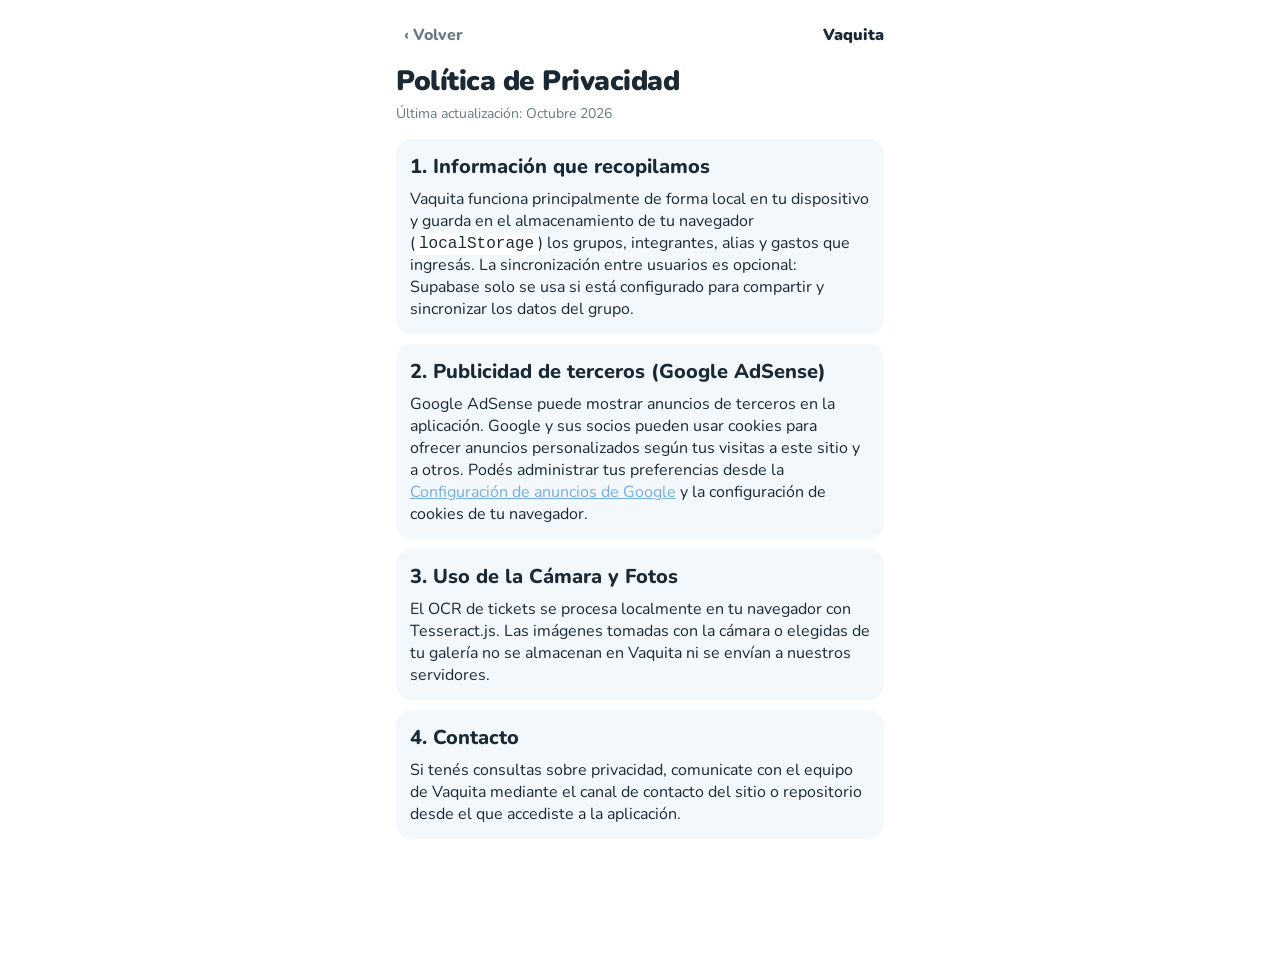
==== privacidad.html @ 91e86516 "Beta" ====
<!DOCTYPE html>
<html lang="es">
<head>
    <meta charset="utf-8">
    <meta name="viewport" content="width=device-width, initial-scale=1, viewport-fit=cover">
    <title>Política de Privacidad - Vaquita</title>
    <link rel="stylesheet" href="css/style.css">
</head>
<body>
<div id="app">
    <div class="row sp">
        <button class="ghost" type="button" onclick="location.href='index.html'">‹ Volver</button>
        <span class="logo" style="font-size:16px">Vaquita</span>
    </div>
    
    <h1>Política de Privacidad</h1>
    <p class="mut" style="margin-bottom: 16px;">Última actualización: Octubre 2026</p>

    <div class="card">
        <h2>1. Información que recopilamos</h2>
        <p style="margin-top: 8px;">Vaquita funciona principalmente de forma local en tu dispositivo y guarda en el almacenamiento de tu navegador (<code style="background:var(--bg); padding:2px 4px; border-radius:4px;">localStorage</code>) los grupos, integrantes, alias y gastos que ingresás. La sincronización entre usuarios es opcional: Supabase solo se usa si está configurado para compartir y sincronizar los datos del grupo.</p>
    </div>

    <div class="card">
        <h2>2. Publicidad de terceros (Google AdSense)</h2>
        <p style="margin-top: 8px;">Google AdSense puede mostrar anuncios de terceros en la aplicación. Google y sus socios pueden usar cookies para ofrecer anuncios personalizados según tus visitas a este sitio y a otros. Podés administrar tus preferencias desde la <a href="https://www.google.com/settings/ads" target="_blank" rel="noopener" style="color: var(--pri);">Configuración de anuncios de Google</a> y la configuración de cookies de tu navegador.</p>
    </div>

    <div class="card">
        <h2>3. Uso de la Cámara y Fotos</h2>
        <p style="margin-top: 8px;">El OCR de tickets se procesa localmente en tu navegador con Tesseract.js. Las imágenes tomadas con la cámara o elegidas de tu galería no se almacenan en Vaquita ni se envían a nuestros servidores.</p>
    </div>

    <div class="card">
        <h2>4. Contacto</h2>
        <p style="margin-top: 8px;">Si tenés consultas sobre privacidad, comunicate con el equipo de Vaquita mediante el canal de contacto del sitio o repositorio desde el que accediste a la aplicación.</p>
    </div>
</div>
</body>
</html>
---- css/style.css ----
@import url('https://fonts.googleapis.com/css2?family=Nunito:wght@400;500;600;700;800;900&display=swap');

/* =========================================
   VAQUITA — ESTILOS GENERALES
   ========================================= */


/* -----------------------------------------
   1. COLORES Y TEMAS
   ----------------------------------------- */

:root {
    /* Tema claro */
    --bg: #FFFFFF;
    --card: #F2F8FC;
    --tx: #1B2935;
    --mut: #667985;

    /* Identidad visual: celeste argentino */
    --pri: #74ACDF;
    --prx: #12314A;

    /* Estados */
    --neg: #D93B3B;
    --pos: #168653;

    /* Bordes */
    --line: #D6E5F0;

    box-sizing: border-box;
    padding-top: env(safe-area-inset-top, 0px);
    padding-bottom: env(safe-area-inset-bottom, 0px);
}

/* Tema oscuro automático del dispositivo */
@media (prefers-color-scheme: dark) {
    :root:not([data-theme="light"]) {
        --bg: #101B24;
        --card: #1C2B37;
        --tx: #F1F7FB;
        --mut: #A4B5C1;

        --pri: #74ACDF;
        --prx: #102A40;

        --neg: #FF6B6B;
        --pos: #00D98B;

        --line: #304553;
    }
}

/* Tema oscuro seleccionado manualmente */
:root[data-theme="dark"] {
    --bg: #101B24;
    --card: #1C2B37;
    --tx: #F1F7FB;
    --mut: #A4B5C1;

    --pri: #74ACDF;
    --prx: #102A40;

    --neg: #FF6B6B;
    --pos: #00D98B;

    --line: #304553;
}


/* -----------------------------------------
   2. CONFIGURACIÓN GENERAL
   ----------------------------------------- */

* {
    box-sizing: border-box;
}

html,
body {
    margin: 0;
    background: var(--bg);
    color: var(--tx);
    font-family: "Nunito", "Trebuchet MS", system-ui, sans-serif;
    font-size: 16px;
}

#app {
    max-width: 520px;
    margin: 0 auto;
    padding: 16px 16px 110px;
}


/* -----------------------------------------
   3. TIPOGRAFÍA Y TEXTOS
   ----------------------------------------- */

h1 {
    font-size: 28px;
    margin: 8px 0 4px;
    letter-spacing: -0.5px;
    font-weight: 900;
}

h2 {
    font-size: 20px;
    margin: 0;
    font-weight: 800;
}

p {
    margin: 0;
}

.mut {
    color: var(--mut);
    font-size: 14px;
}


/* -----------------------------------------
   4. TARJETAS Y CONTENEDORES
   ----------------------------------------- */

.card {
    background: var(--card);
    border-radius: 16px;
    padding: 14px;
    margin: 10px 0;
}

.row {
    display: flex;
    align-items: center;
    gap: 10px;
}

.sp {
    justify-content: space-between;
}

.g1 {
    flex: 1;
    min-width: 0;
}


/* -----------------------------------------
   5. CAMPOS Y FORMULARIOS
   ----------------------------------------- */

input,
select {
    width: 100%;
    font: inherit;
    color: var(--tx);
    background: var(--bg);
    border: 1.5px solid var(--line);
    border-radius: 12px;
    padding: 12px;
    margin: 4px 0;
}

input:focus,
select:focus,
button:focus-visible {
    outline: 2px solid var(--pri);
    outline-offset: 1px;
}


/* -----------------------------------------
   6. BOTONES
   ----------------------------------------- */

button {
    font: inherit;
    cursor: pointer;
    border: 0;
    border-radius: 12px;
    padding: 12px 16px;
    font-weight: 800;
    color: var(--tx);
    background: var(--card);
}

/* Botón principal */
.pri {
    background: var(--pri);
    color: var(--prx);
}

/* Botón de ancho completo */
.full {
    width: 100%;
}

/* Botón secundario o discreto */
.ghost {
    background: none;
    color: var(--mut);
    padding: 8px;
}

/* Botón flotante para agregar gastos */
.fab {
    position: fixed;
    left: 50%;
    transform: translateX(-50%);
    bottom: calc(18px + env(safe-area-inset-bottom, 0px));
    box-shadow: 0 6px 20px rgba(116, 172, 223, 0.40);
    padding: 15px 26px;
    border-radius: 99px;
}


/* -----------------------------------------
   7. PESTAÑAS DE NAVEGACIÓN
   ----------------------------------------- */

.tabs {
    display: flex;
    gap: 6px;
    margin: 12px 0;
    background: var(--card);
    padding: 4px;
    border-radius: 14px;
}

.tabs button {
    flex: 1;
    background: none;
    padding: 10px 4px;
}

.tabs .on {
    background: var(--pri);
    color: var(--prx);
}


/* -----------------------------------------
   8. ETIQUETAS Y FILTROS
   ----------------------------------------- */

.chips {
    display: flex;
    flex-wrap: wrap;
    gap: 6px;
    margin: 6px 0;
}

.chip {
    padding: 8px 12px;
    border-radius: 99px;
    border: 1.5px solid var(--line);
    background: none;
    font-weight: 700;
}

.chip.on {
    background: var(--pri);
    border-color: var(--pri);
    color: var(--prx);
}


/* -----------------------------------------
   9. IMPORTES Y ESTADOS
   ----------------------------------------- */

.amt {
    font-weight: 900;
    white-space: nowrap;
}

.pos {
    color: var(--pos);
}

.neg,
.x {
    color: var(--neg);
}


/* -----------------------------------------
   10. VENTANAS EMERGENTES
   ----------------------------------------- */

.sheet {
    position: fixed;
    inset: 0;
    background: rgba(0, 0, 0, 0.5);
    z-index: 5;
    display: flex;
    align-items: flex-end;
    justify-content: center;
}

.sheet > div {
    background: var(--bg);
    width: 100%;
    max-width: 520px;
    max-height: 92%;
    overflow: auto;
    border-radius: 22px 22px 0 0;
    padding: 18px 16px calc(18px + env(safe-area-inset-bottom, 0px));
}


/* -----------------------------------------
   11. MENSAJES TEMPORALES
   ----------------------------------------- */

.toast {
    position: fixed;
    top: calc(14px + env(safe-area-inset-top, 0px));
    left: 50%;
    transform: translateX(-50%);
    background: var(--tx);
    color: var(--bg);
    padding: 10px 16px;
    border-radius: 99px;
    z-index: 9;
    font-weight: 800;
}


/* -----------------------------------------
   12. LOGO
   ----------------------------------------- */

.logo {
    display: inline-flex;
    align-items: center;
    gap: 8px;
    font-weight: 900;
    font-size: 20px;
}

.logo svg {
    width: 34px;
    height: 34px;
}


/* -----------------------------------------
   13. ELEMENTOS DE LISTAS
   ----------------------------------------- */

.item {
    border-top: 1px dashed var(--line);
    padding-top: 8px;
    margin-top: 8px;
}


/* -----------------------------------------
   14. BOTONES CON IMÁGENES Y ARCHIVOS
   ----------------------------------------- */

.btnl {
    display: block;
    text-align: center;
    background: var(--card);
    border-radius: 12px;
    padding: 12px;
    font-weight: 800;
    cursor: pointer;
    margin-bottom: 6px;
    position: relative;
}

.btnl:focus-within {
    outline: 2px solid var(--pri);
    outline-offset: 1px;
}

/* Campo de archivo visualmente oculto */
.sr {
    position: absolute;
    opacity: 0;
    width: 1px;
    height: 1px;
    overflow: hidden;
}
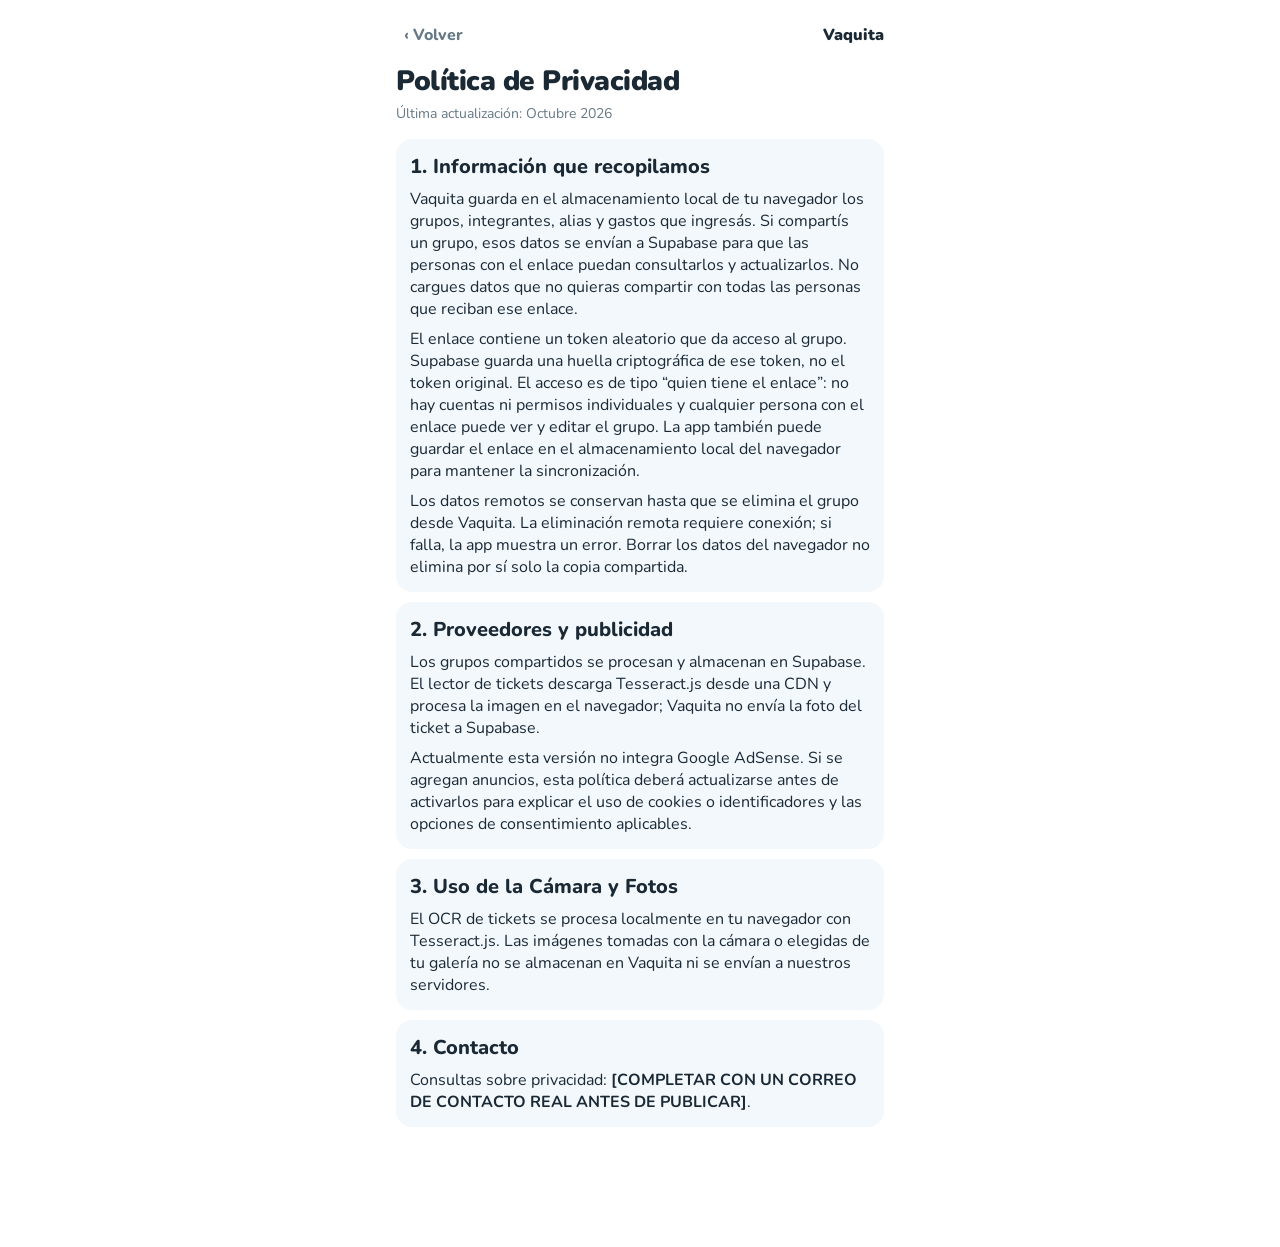
==== commit 76720b2f: "Supabase" ====
--- a/privacidad.html
+++ b/privacidad.html
@@ -18,12 +18,15 @@
 
     <div class="card">
         <h2>1. Información que recopilamos</h2>
-        <p style="margin-top: 8px;">Vaquita funciona principalmente de forma local en tu dispositivo y guarda en el almacenamiento de tu navegador (<code style="background:var(--bg); padding:2px 4px; border-radius:4px;">localStorage</code>) los grupos, integrantes, alias y gastos que ingresás. La sincronización entre usuarios es opcional: Supabase solo se usa si está configurado para compartir y sincronizar los datos del grupo.</p>
+        <p style="margin-top: 8px;">Vaquita guarda en el almacenamiento local de tu navegador los grupos, integrantes, alias y gastos que ingresás. Si compartís un grupo, esos datos se envían a Supabase para que las personas con el enlace puedan consultarlos y actualizarlos. No cargues datos que no quieras compartir con todas las personas que reciban ese enlace.</p>
+        <p style="margin-top: 8px;">El enlace contiene un token aleatorio que da acceso al grupo. Supabase guarda una huella criptográfica de ese token, no el token original. El acceso es de tipo “quien tiene el enlace”: no hay cuentas ni permisos individuales y cualquier persona con el enlace puede ver y editar el grupo. La app también puede guardar el enlace en el almacenamiento local del navegador para mantener la sincronización.</p>
+        <p style="margin-top: 8px;">Los datos remotos se conservan hasta que se elimina el grupo desde Vaquita. La eliminación remota requiere conexión; si falla, la app muestra un error. Borrar los datos del navegador no elimina por sí solo la copia compartida.</p>
     </div>
 
     <div class="card">
-        <h2>2. Publicidad de terceros (Google AdSense)</h2>
-        <p style="margin-top: 8px;">Google AdSense puede mostrar anuncios de terceros en la aplicación. Google y sus socios pueden usar cookies para ofrecer anuncios personalizados según tus visitas a este sitio y a otros. Podés administrar tus preferencias desde la <a href="https://www.google.com/settings/ads" target="_blank" rel="noopener" style="color: var(--pri);">Configuración de anuncios de Google</a> y la configuración de cookies de tu navegador.</p>
+        <h2>2. Proveedores y publicidad</h2>
+        <p style="margin-top: 8px;">Los grupos compartidos se procesan y almacenan en Supabase. El lector de tickets descarga Tesseract.js desde una CDN y procesa la imagen en el navegador; Vaquita no envía la foto del ticket a Supabase.</p>
+        <p style="margin-top: 8px;">Actualmente esta versión no integra Google AdSense. Si se agregan anuncios, esta política deberá actualizarse antes de activarlos para explicar el uso de cookies o identificadores y las opciones de consentimiento aplicables.</p>
     </div>
 
     <div class="card">
@@ -33,7 +36,7 @@
 
     <div class="card">
         <h2>4. Contacto</h2>
-        <p style="margin-top: 8px;">Si tenés consultas sobre privacidad, comunicate con el equipo de Vaquita mediante el canal de contacto del sitio o repositorio desde el que accediste a la aplicación.</p>
+        <p style="margin-top: 8px;">Consultas sobre privacidad: <strong>[COMPLETAR CON UN CORREO DE CONTACTO REAL ANTES DE PUBLICAR]</strong>.</p>
     </div>
 </div>
 </body>
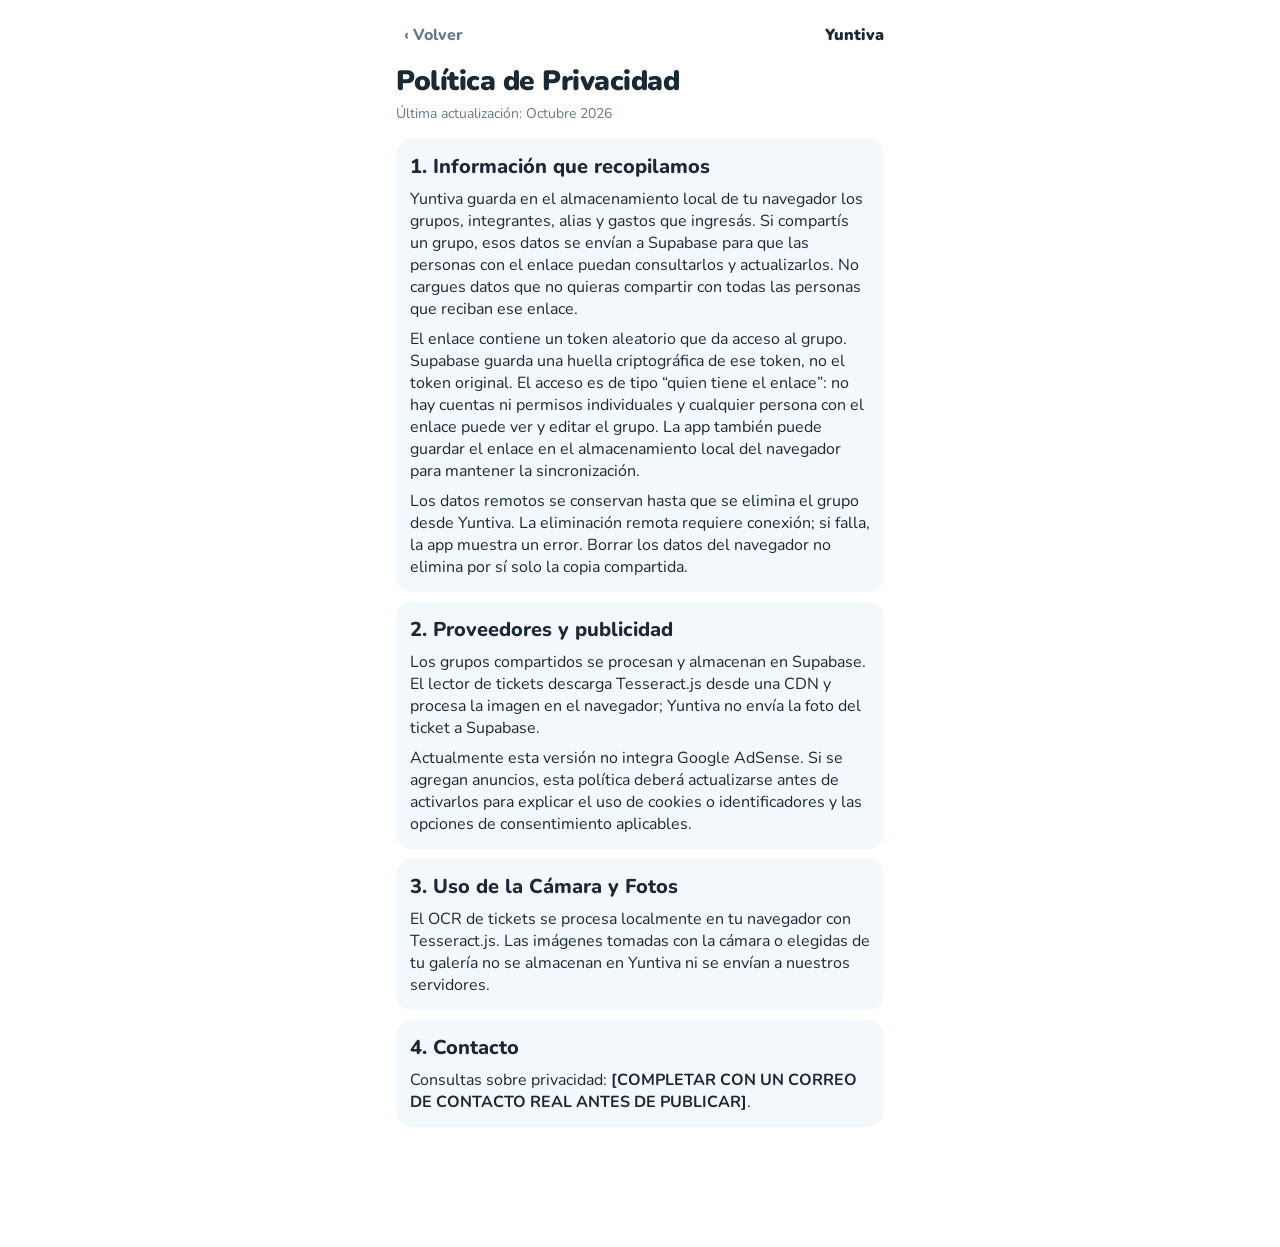
==== commit 8f661f19: "Cambio de nombre" ====
--- a/privacidad.html
+++ b/privacidad.html
@@ -3,14 +3,19 @@
 <head>
     <meta charset="utf-8">
     <meta name="viewport" content="width=device-width, initial-scale=1, viewport-fit=cover">
-    <title>Política de Privacidad - Vaquita</title>
+    <title>Política de Privacidad - Yuntiva</title>
     <link rel="stylesheet" href="css/style.css">
+
+     <!-- GOOGLE ADSENSE --> 
+<script async src="https://pagead2.googlesyndication.com/pagead/js/adsbygoogle.js?client=ca-pub-6028312102974841"
+     crossorigin="anonymous"></script>
+    
 </head>
 <body>
 <div id="app">
     <div class="row sp">
         <button class="ghost" type="button" onclick="location.href='index.html'">‹ Volver</button>
-        <span class="logo" style="font-size:16px">Vaquita</span>
+        <span class="logo" style="font-size:16px">Yuntiva</span>
     </div>
     
     <h1>Política de Privacidad</h1>
@@ -18,20 +23,20 @@
 
     <div class="card">
         <h2>1. Información que recopilamos</h2>
-        <p style="margin-top: 8px;">Vaquita guarda en el almacenamiento local de tu navegador los grupos, integrantes, alias y gastos que ingresás. Si compartís un grupo, esos datos se envían a Supabase para que las personas con el enlace puedan consultarlos y actualizarlos. No cargues datos que no quieras compartir con todas las personas que reciban ese enlace.</p>
+        <p style="margin-top: 8px;">Yuntiva guarda en el almacenamiento local de tu navegador los grupos, integrantes, alias y gastos que ingresás. Si compartís un grupo, esos datos se envían a Supabase para que las personas con el enlace puedan consultarlos y actualizarlos. No cargues datos que no quieras compartir con todas las personas que reciban ese enlace.</p>
         <p style="margin-top: 8px;">El enlace contiene un token aleatorio que da acceso al grupo. Supabase guarda una huella criptográfica de ese token, no el token original. El acceso es de tipo “quien tiene el enlace”: no hay cuentas ni permisos individuales y cualquier persona con el enlace puede ver y editar el grupo. La app también puede guardar el enlace en el almacenamiento local del navegador para mantener la sincronización.</p>
-        <p style="margin-top: 8px;">Los datos remotos se conservan hasta que se elimina el grupo desde Vaquita. La eliminación remota requiere conexión; si falla, la app muestra un error. Borrar los datos del navegador no elimina por sí solo la copia compartida.</p>
+        <p style="margin-top: 8px;">Los datos remotos se conservan hasta que se elimina el grupo desde Yuntiva. La eliminación remota requiere conexión; si falla, la app muestra un error. Borrar los datos del navegador no elimina por sí solo la copia compartida.</p>
     </div>
 
     <div class="card">
         <h2>2. Proveedores y publicidad</h2>
-        <p style="margin-top: 8px;">Los grupos compartidos se procesan y almacenan en Supabase. El lector de tickets descarga Tesseract.js desde una CDN y procesa la imagen en el navegador; Vaquita no envía la foto del ticket a Supabase.</p>
+        <p style="margin-top: 8px;">Los grupos compartidos se procesan y almacenan en Supabase. El lector de tickets descarga Tesseract.js desde una CDN y procesa la imagen en el navegador; Yuntiva no envía la foto del ticket a Supabase.</p>
         <p style="margin-top: 8px;">Actualmente esta versión no integra Google AdSense. Si se agregan anuncios, esta política deberá actualizarse antes de activarlos para explicar el uso de cookies o identificadores y las opciones de consentimiento aplicables.</p>
     </div>
 
     <div class="card">
         <h2>3. Uso de la Cámara y Fotos</h2>
-        <p style="margin-top: 8px;">El OCR de tickets se procesa localmente en tu navegador con Tesseract.js. Las imágenes tomadas con la cámara o elegidas de tu galería no se almacenan en Vaquita ni se envían a nuestros servidores.</p>
+        <p style="margin-top: 8px;">El OCR de tickets se procesa localmente en tu navegador con Tesseract.js. Las imágenes tomadas con la cámara o elegidas de tu galería no se almacenan en Yuntiva ni se envían a nuestros servidores.</p>
     </div>
 
     <div class="card">
@@ -40,4 +45,4 @@
     </div>
 </div>
 </body>
-</html>+</html>
--- a/css/style.css
+++ b/css/style.css
@@ -1,7 +1,7 @@
 @import url('https://fonts.googleapis.com/css2?family=Nunito:wght@400;500;600;700;800;900&display=swap');
 
 /* =========================================
-   VAQUITA — ESTILOS GENERALES
+   YUNTIVA — ESTILOS GENERALES
    ========================================= */
 
 
@@ -385,3 +385,110 @@
     height: 1px;
     overflow: hidden;
 }
+
+/* CARTEL PERSONALIZADO PARA ELIMINAR GRUPOS */
+
+.confirm-overlay {
+  position: fixed;
+  inset: 0;
+  z-index: 100000;
+  background: rgba(10, 25, 40, 0.65);
+  display: flex;
+  align-items: center;
+  justify-content: center;
+  padding: 20px;
+  backdrop-filter: blur(3px);
+}
+
+.confirm-box {
+  width: 100%;
+  max-width: 360px;
+  box-sizing: border-box;
+  background: #ffffff;
+  color: #12314A;
+  border-radius: 20px;
+  padding: 26px 22px 20px;
+  text-align: center;
+  box-shadow: 0 16px 50px rgba(0, 0, 0, 0.25);
+  animation: confirmAppear 0.18s ease-out;
+}
+
+.confirm-icon {
+  width: 56px;
+  height: 56px;
+  margin: 0 auto 14px;
+  display: flex;
+  align-items: center;
+  justify-content: center;
+  border-radius: 50%;
+  background: #fff0ed;
+  font-size: 25px;
+}
+
+.confirm-box h2 {
+  margin: 0 0 12px;
+  color: #12314A;
+  font-size: 22px;
+}
+
+.confirm-question {
+  margin: 0 0 7px;
+  color: #526575;
+  font-size: 15px;
+}
+
+.confirm-name {
+  margin: 0 0 14px;
+  color: #12314A;
+  font-size: 18px;
+  font-weight: 800;
+  overflow-wrap: anywhere;
+}
+
+.confirm-warning {
+  margin: 0 0 22px;
+  color: #788795;
+  font-size: 13px;
+  line-height: 1.5;
+}
+
+.confirm-actions {
+  display: flex;
+  gap: 10px;
+}
+
+.confirm-actions button {
+  flex: 1;
+  min-width: 0;
+  padding: 12px 8px;
+  border: 0;
+  border-radius: 11px;
+  font-size: 14px;
+  font-weight: 700;
+  cursor: pointer;
+}
+
+.confirm-cancel {
+  background: #edf3f7;
+  color: #12314A;
+}
+
+.confirm-delete {
+  background: #c94242;
+  color: white;
+}
+
+.confirm-actions button:active {
+  transform: scale(0.97);
+}
+
+@keyframes confirmAppear {
+  from {
+    opacity: 0;
+    transform: translateY(8px) scale(0.97);
+  }
+  to {
+    opacity: 1;
+    transform: translateY(0) scale(1);
+  }
+}
